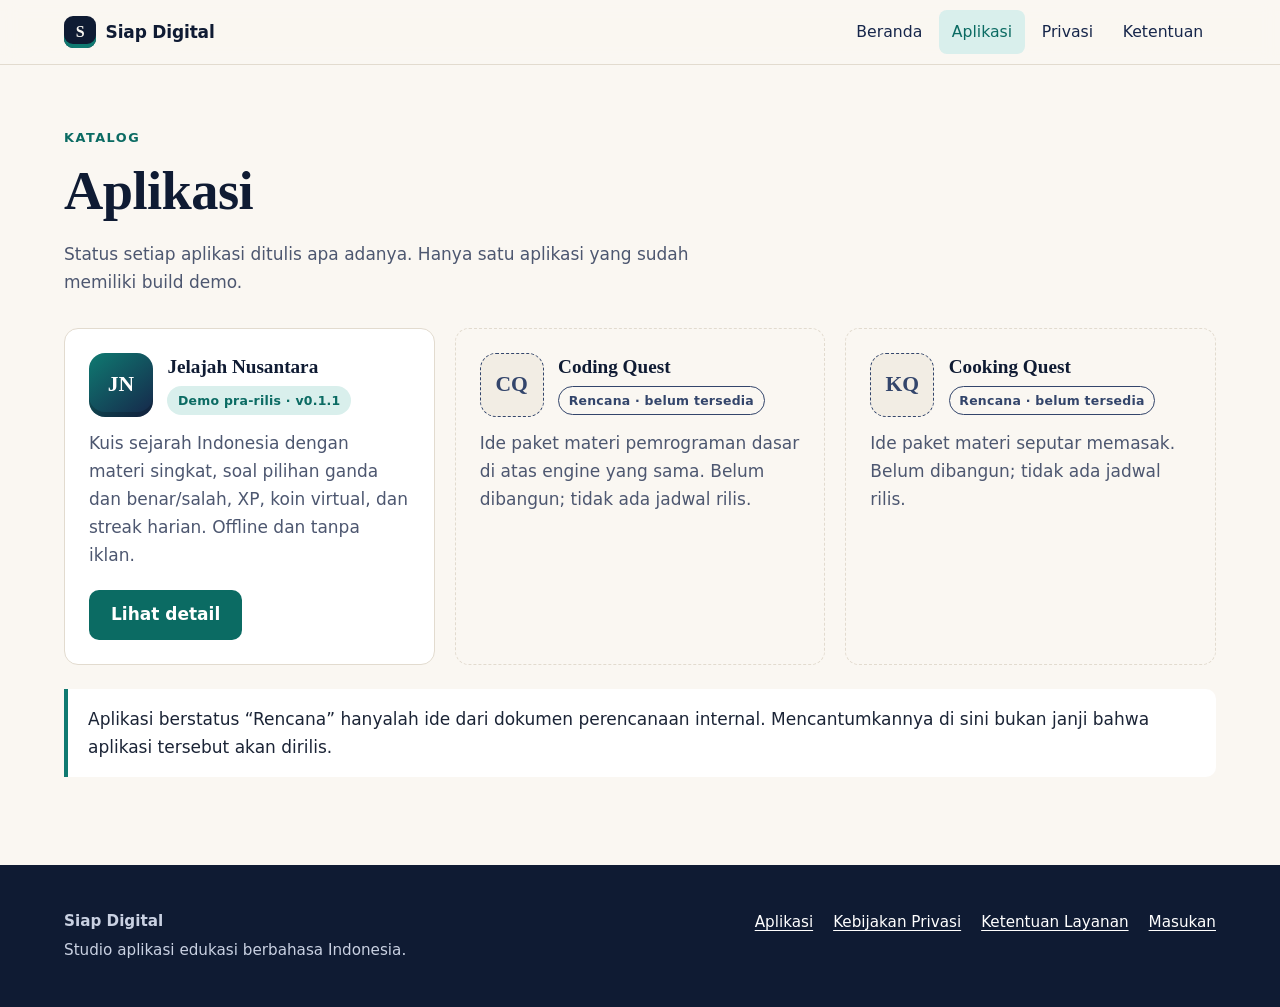
==== apps/index.html @ 6e4abc98 "Add Siap Digital landing page app catalogue and legal drafts" ====
<!doctype html>
<html lang="id">
<head>
  <meta charset="utf-8">
  <meta name="viewport" content="width=device-width, initial-scale=1">
  <title>Aplikasi — Siap Digital</title>
  <meta name="description" content="Katalog aplikasi Siap Digital: Jelajah Nusantara (demo pra-rilis) dan ide yang masih dalam rencana.">
  <meta name="theme-color" content="#0f1b33">
  <link rel="icon" href="../assets/img/favicon.svg" type="image/svg+xml">
  <link rel="stylesheet" href="../assets/css/style.css">
  <script src="../assets/js/main.js" defer></script>
</head>
<body>
  <a class="skip-link" href="#konten">Lewati ke konten</a>

  <header class="site-header">
    <nav class="container nav" aria-label="Navigasi utama">
      <a class="brand" href="../"><span class="brand-mark" aria-hidden="true">S</span>Siap Digital</a>
      <button class="nav-toggle" type="button" aria-expanded="false" aria-controls="nav-links">Menu</button>
      <ul class="nav-links" id="nav-links">
        <li><a href="../">Beranda</a></li>
        <li><a href="./" aria-current="page">Aplikasi</a></li>
        <li><a href="../privacy/">Privasi</a></li>
        <li><a href="../terms/">Ketentuan</a></li>
      </ul>
    </nav>
  </header>

  <main id="konten" class="doc">
    <div class="container">
      <div class="section-head">
        <span class="eyebrow">Katalog</span>
        <h1>Aplikasi</h1>
        <p>Status setiap aplikasi ditulis apa adanya. Hanya satu aplikasi yang sudah memiliki build demo.</p>
      </div>

      <div class="catalogue">
        <article class="card">
          <div class="card-top">
            <span class="app-mark" aria-hidden="true">JN</span>
            <div>
              <h2>Jelajah Nusantara</h2>
              <span class="badge badge-demo">Demo pra-rilis · v0.1.1</span>
            </div>
          </div>
          <p>Kuis sejarah Indonesia dengan materi singkat, soal pilihan ganda dan benar/salah, XP, koin virtual, dan streak harian. Offline dan tanpa iklan.</p>
          <div class="btn-row">
            <a class="btn btn-primary" href="jelajah-nusantara/">Lihat detail</a>
          </div>
        </article>

        <article class="card is-planned">
          <div class="card-top">
            <span class="app-mark muted" aria-hidden="true">CQ</span>
            <div>
              <h2>Coding Quest</h2>
              <span class="badge badge-plan">Rencana · belum tersedia</span>
            </div>
          </div>
          <p>Ide paket materi pemrograman dasar di atas engine yang sama. Belum dibangun; tidak ada jadwal rilis.</p>
        </article>

        <article class="card is-planned">
          <div class="card-top">
            <span class="app-mark muted" aria-hidden="true">KQ</span>
            <div>
              <h2>Cooking Quest</h2>
              <span class="badge badge-plan">Rencana · belum tersedia</span>
            </div>
          </div>
          <p>Ide paket materi seputar memasak. Belum dibangun; tidak ada jadwal rilis.</p>
        </article>
      </div>

      <div class="callout">
        <p>Aplikasi berstatus “Rencana” hanyalah ide dari dokumen perencanaan internal. Mencantumkannya di sini bukan janji bahwa aplikasi tersebut akan dirilis.</p>
      </div>
    </div>
  </main>

  <footer class="site-footer">
    <div class="container footer-grid">
      <div>
        <p><strong>Siap Digital</strong></p>
        <p>Studio aplikasi edukasi berbahasa Indonesia.</p>
      </div>
      <ul class="footer-links">
        <li><a href="./">Aplikasi</a></li>
        <li><a href="../privacy/">Kebijakan Privasi</a></li>
        <li><a href="../terms/">Ketentuan Layanan</a></li>
        <li><a href="https://github.com/sodikinnaa/siapdigital.id/issues">Masukan</a></li>
      </ul>
    </div>
  </footer>
</body>
</html>
---- assets/css/style.css ----
/* Siap Digital — stylesheet tanpa dependensi */
:root {
  --navy-900: #0f1b33;
  --navy-800: #16264a;
  --navy-600: #33456b;
  --ink: #1b2436;
  --muted: #4d5770;
  --paper: #faf7f2;
  --paper-2: #f2ede4;
  --line: #e2dbcf;
  --teal-700: #0b6b63;
  --teal-600: #0f7a71;
  --teal-100: #d9efec;
  --amber-100: #fbefd5;
  --amber-800: #7a4b00;
  --radius: 14px;
  --max: 72rem;
  --font: system-ui, -apple-system, "Segoe UI", Roboto, "Noto Sans", Ubuntu, sans-serif;
  --serif: Georgia, "Iowan Old Style", "Times New Roman", serif;
}

*, *::before, *::after { box-sizing: border-box; }
html { -webkit-text-size-adjust: 100%; scroll-behavior: smooth; scroll-padding-top: 5rem; }
@media (prefers-reduced-motion: reduce) { html { scroll-behavior: auto; } * { transition: none !important; } }

body {
  margin: 0;
  font-family: var(--font);
  font-size: 1.0625rem;
  line-height: 1.65;
  color: var(--ink);
  background: var(--paper);
  overflow-wrap: break-word;
}

img { max-width: 100%; height: auto; display: block; }
a { color: var(--teal-700); text-underline-offset: 3px; }
a:hover { color: var(--navy-800); }
:focus-visible { outline: 3px solid var(--teal-600); outline-offset: 3px; border-radius: 4px; }
/* Permukaan navy: cincin fokus terang (teal-100 di atas navy-900 ≈ 14:1) */
.site-footer :focus-visible,
.hero-panel :focus-visible { outline-color: var(--teal-100); }

.sr-only {
  position: absolute !important; width: 1px; height: 1px; padding: 0; margin: -1px;
  overflow: hidden; clip: rect(0, 0, 0, 0); clip-path: inset(50%); white-space: nowrap; border: 0;
}

h1, h2, h3 { font-family: var(--serif); color: var(--navy-900); line-height: 1.2; font-weight: 700; }
h1 { font-size: clamp(2.1rem, 5vw, 3.4rem); letter-spacing: -0.01em; margin: 0 0 1rem; }
h2 { font-size: clamp(1.5rem, 3vw, 2rem); margin: 0 0 .75rem; }
h3 { font-size: 1.2rem; margin: 0 0 .5rem; }

.container { width: min(100% - 2.5rem, var(--max)); margin-inline: auto; }
.narrow { width: min(100% - 2.5rem, 46rem); margin-inline: auto; }

.skip-link {
  position: absolute; left: 1rem; top: -4rem; z-index: 100;
  background: var(--navy-900); color: #fff; padding: .6rem 1rem; border-radius: 8px;
}
.skip-link:focus { top: 1rem; color: #fff; }

/* Header & navigasi */
.site-header {
  position: sticky; top: 0; z-index: 50;
  background: rgba(250, 247, 242, .94);
  backdrop-filter: saturate(150%) blur(8px);
  border-bottom: 1px solid var(--line);
}
.nav {
  display: flex; flex-wrap: wrap; align-items: center; justify-content: space-between;
  gap: .25rem 1rem; min-height: 4rem; padding-block: .25rem;
}
.brand { display: inline-flex; align-items: center; gap: .6rem; font-weight: 700; color: var(--navy-900); text-decoration: none; letter-spacing: -.01em; }
.brand-mark {
  width: 2rem; height: 2rem; border-radius: 9px; display: grid; place-items: center;
  background: var(--navy-900); color: var(--paper); font-family: var(--serif); font-size: 1rem;
  box-shadow: inset 0 -4px 0 var(--teal-600);
}
.nav-toggle {
  display: none; background: none; border: 1px solid var(--navy-600); border-radius: 8px;
  min-height: 44px; min-width: 44px; padding: .45rem .9rem; font: inherit; font-weight: 600;
  color: var(--navy-900); cursor: pointer;
}
.nav-toggle[aria-expanded="true"] { background: var(--paper-2); }
.nav-links { display: flex; flex-wrap: wrap; gap: .25rem; list-style: none; margin: 0; padding: 0; }
.nav-links a {
  display: flex; align-items: center; min-height: 44px; padding: .5rem .8rem; border-radius: 8px;
  color: var(--navy-800); text-decoration: none; font-weight: 500; font-size: .98rem; line-height: 1.3;
}
.nav-links a:hover { background: var(--paper-2); }
.nav-links a[aria-current="page"] { background: var(--teal-100); color: var(--teal-700); }

/* Dropdown di-anchor ke .site-header (position: sticky = elemen terposisi),
   sehingga lebarnya penuh selebar viewport dan muncul tepat di bawah header. */
@media (max-width: 760px) {
  .js .nav-toggle { display: inline-flex; align-items: center; }
  .js .nav-links {
    display: none; position: absolute; left: 0; right: 0; top: 100%;
    flex-direction: column; flex-wrap: nowrap; gap: .15rem;
    padding: .5rem 1.25rem 1rem; background: var(--paper);
    border-bottom: 1px solid var(--line);
    box-shadow: 0 14px 24px -18px rgba(15, 27, 51, .45);
  }
  .js .nav-links.open { display: flex; }
}

/* Tombol */
.btn {
  display: inline-flex; align-items: center; justify-content: center; gap: .5rem;
  padding: .8rem 1.25rem; border-radius: 10px; font-weight: 600; text-decoration: none;
  border: 2px solid transparent; line-height: 1.2; min-height: 44px; text-align: center;
}
.btn-primary { background: var(--teal-700); color: #fff; }
.btn-primary:hover { background: var(--navy-800); color: #fff; }
.btn-secondary { background: transparent; color: var(--navy-800); border-color: var(--navy-600); }
.btn-secondary:hover { background: var(--navy-900); color: #fff; border-color: var(--navy-900); }
.btn-row { display: flex; flex-wrap: wrap; gap: .75rem; margin-top: 1.5rem; }

/* Hero */
.hero { padding: clamp(3rem, 8vw, 6rem) 0 clamp(2.5rem, 6vw, 4.5rem); }
.hero-grid { display: grid; grid-template-columns: 1.3fr 1fr; gap: clamp(2rem, 5vw, 4rem); align-items: center; }
.eyebrow {
  display: block; font-size: .8rem; font-weight: 700; letter-spacing: .12em; text-transform: uppercase;
  line-height: 1.4; color: var(--teal-700); margin: 0 0 .75rem;
}
.lead { font-size: 1.2rem; color: var(--muted); max-width: 36rem; }
.hero-panel {
  background: var(--navy-900); color: #e9edf5; border-radius: 20px; padding: 1.75rem;
  position: relative; overflow: hidden;
}
.hero-panel::after {
  content: ""; position: absolute; right: -3rem; bottom: -3rem; width: 11rem; height: 11rem;
  border-radius: 50%; border: 22px solid rgba(15, 122, 113, .45);
}
.hero-panel h2 { color: #fff; font-size: 1.25rem; }
.hero-panel ol { margin: 0; padding-left: 1.2rem; position: relative; z-index: 1; }
.hero-panel li { margin: .55rem 0; }
.hero-panel li strong { color: #fff; }
@media (max-width: 860px) { .hero-grid { grid-template-columns: 1fr; } }

/* Section */
.section { padding: clamp(3rem, 7vw, 5rem) 0; border-top: 1px solid var(--line); }
.section-alt { background: var(--paper-2); }
.section-head { max-width: 40rem; margin-bottom: 2rem; }
.section-head p { color: var(--muted); margin: 0; }

/* Katalog */
/* auto-fit: 3 kartu mengisi lebar penuh di desktop (auto-fill menyisakan kolom kosong ke-4 di ~1280px) */
.catalogue { display: grid; gap: 1.25rem; grid-template-columns: repeat(auto-fit, minmax(min(17rem, 100%), 1fr)); }
.card {
  background: #fff; border: 1px solid var(--line); border-radius: var(--radius); padding: 1.5rem;
  display: flex; flex-direction: column; gap: .75rem;
}
.card.is-planned { background: transparent; border-style: dashed; }
/* wrap: di kartu sempit (~360px) badge nowrap tidak muat di samping ikon, jadi turun ke bawah */
.card-top { display: flex; flex-wrap: wrap; align-items: center; gap: .9rem; }
/* .doc .card h2 mengalahkan .doc h2 (apps/index.html memakai main.doc) */
.card h2, .card h3, .doc .card h2 { font-size: 1.2rem; margin: 0 0 .4rem; }
.card p { margin: 0; color: var(--muted); }
.card .btn-row { margin-top: auto; padding-top: .5rem; }

.app-mark {
  flex: none; width: 4rem; height: 4rem; border-radius: 16px; display: grid; place-items: center;
  font-family: var(--serif); font-weight: 700; font-size: 1.35rem; color: #fff;
  background: linear-gradient(140deg, var(--teal-600), var(--navy-800));
  box-shadow: inset 0 -5px 0 rgba(0, 0, 0, .18);
}
.app-mark.lg { width: 7rem; height: 7rem; border-radius: 26px; font-size: 2.3rem; }
.app-mark.muted { background: var(--paper-2); color: var(--navy-600); border: 1px dashed var(--navy-600); box-shadow: none; }

.badge {
  display: inline-block; font-size: .78rem; font-weight: 700; letter-spacing: .02em;
  padding: .2rem .6rem; border-radius: 999px; border: 1px solid currentColor; white-space: nowrap;
}
.badge-demo { color: var(--teal-700); background: var(--teal-100); border-color: transparent; }
.badge-plan { color: var(--navy-600); }
.badge-warn { color: var(--amber-800); background: var(--amber-100); border-color: transparent; }

/* Prinsip */
.principles { display: grid; gap: 1.5rem; grid-template-columns: repeat(auto-fit, minmax(14rem, 1fr)); list-style: none; padding: 0; margin: 0; }
.principles li { border-top: 3px solid var(--teal-600); padding-top: 1rem; }
.principles p { margin: 0; color: var(--muted); }

/* Callout & placeholder */
.callout {
  border-left: 4px solid var(--teal-600); background: #fff; padding: 1rem 1.25rem;
  border-radius: 0 10px 10px 0; margin: 1.5rem 0;
}
.callout.warn { border-left-color: #b26b00; background: var(--amber-100); }
.callout p:last-child { margin-bottom: 0; }
.callout p:first-child { margin-top: 0; }
.placeholder {
  background: var(--amber-100); color: var(--amber-800); font-weight: 700;
  padding: .05rem .4rem; border-radius: 4px; border: 1px dashed #b26b00;
}

/* Dokumen hukum / prosa */
.doc { padding: clamp(2.5rem, 6vw, 4rem) 0 4rem; }
.doc h2 { margin-top: 2.5rem; font-size: 1.45rem; }
.doc h3 { margin-top: 1.5rem; }
.doc ul, .doc ol { padding-left: 1.3rem; }
.doc li { margin: .35rem 0; }
.doc p, .doc li, .doc dd, .toc a { overflow-wrap: anywhere; }
.meta { color: var(--muted); font-size: .95rem; }
.toc { background: #fff; border: 1px solid var(--line); border-radius: var(--radius); padding: 1rem 1.25rem; margin: 1.5rem 0; }
.toc ol { margin: .25rem 0 0; }

table { width: 100%; border-collapse: collapse; margin: 1rem 0; font-size: .97rem; background: #fff; }
th, td { text-align: left; padding: .65rem .75rem; border: 1px solid var(--line); vertical-align: top; }
th { background: var(--paper-2); color: var(--navy-900); }
caption { text-align: left; }
.table-wrap { overflow-x: auto; margin: 1rem 0; }
.table-wrap table { margin: 0; min-width: 18rem; }

/* Halaman aplikasi */
.app-hero { display: flex; gap: 1.5rem; align-items: center; flex-wrap: wrap; margin-bottom: 1rem; }
.facts { display: grid; grid-template-columns: max-content 1fr; gap: .4rem 1.25rem; margin: 1.5rem 0; }
.facts dt { font-weight: 700; color: var(--navy-900); }
.facts dd { margin: 0; color: var(--muted); min-width: 0; }
@media (max-width: 520px) { .facts { grid-template-columns: 1fr; } .facts dd { margin-bottom: .5rem; } }

/* Footer */
.site-footer { background: var(--navy-900); color: #c9d1e2; padding: 2.5rem 0; font-size: .95rem; }
.site-footer a { color: #fff; }
.footer-grid { display: flex; flex-wrap: wrap; gap: 1.5rem 3rem; justify-content: space-between; }
.footer-links { list-style: none; margin: 0; padding: 0; display: flex; flex-wrap: wrap; gap: .5rem 1.25rem; }
.site-footer p { margin: .25rem 0; }
.footer-links a { display: inline-block; padding-block: .35rem; }

/* Cetak: dokumen hukum & halaman lain dicetak bersih, teks hitam di atas putih */
@media print {
  @page { margin: 2cm; }
  html { scroll-padding-top: 0; }
  body { background: #fff; color: #000; font-size: 11pt; line-height: 1.5; }
  .skip-link, .site-header, .nav-toggle, .site-footer, .toc, .btn-row { display: none !important; }
  .doc { padding: 0; }
  .narrow, .container { width: auto; }
  h1, h2, h3, .eyebrow, .meta, .lead, .card p, .facts dt, .facts dd, th, a { color: #000 !important; }
  h1 { font-size: 22pt; }
  .doc h2 { font-size: 15pt; margin-top: 1.5rem; }
  h2, h3 { break-after: avoid; page-break-after: avoid; }
  p, li { orphans: 3; widows: 3; }
  tr, .callout, .card { break-inside: avoid; page-break-inside: avoid; }
  .callout, .callout.warn { background: none; border: 1px solid #000; border-left-width: 4px; border-radius: 0; }
  .placeholder, .badge { background: none !important; color: #000 !important; border: 1px solid #000; }
  table, th { background: none; }
  th, td { border-color: #000; }
  .table-wrap { overflow: visible; }
  a { text-decoration: underline; }
  .doc a[href^="http"]::after { content: " (" attr(href) ")"; font-size: .9em; overflow-wrap: anywhere; }
}
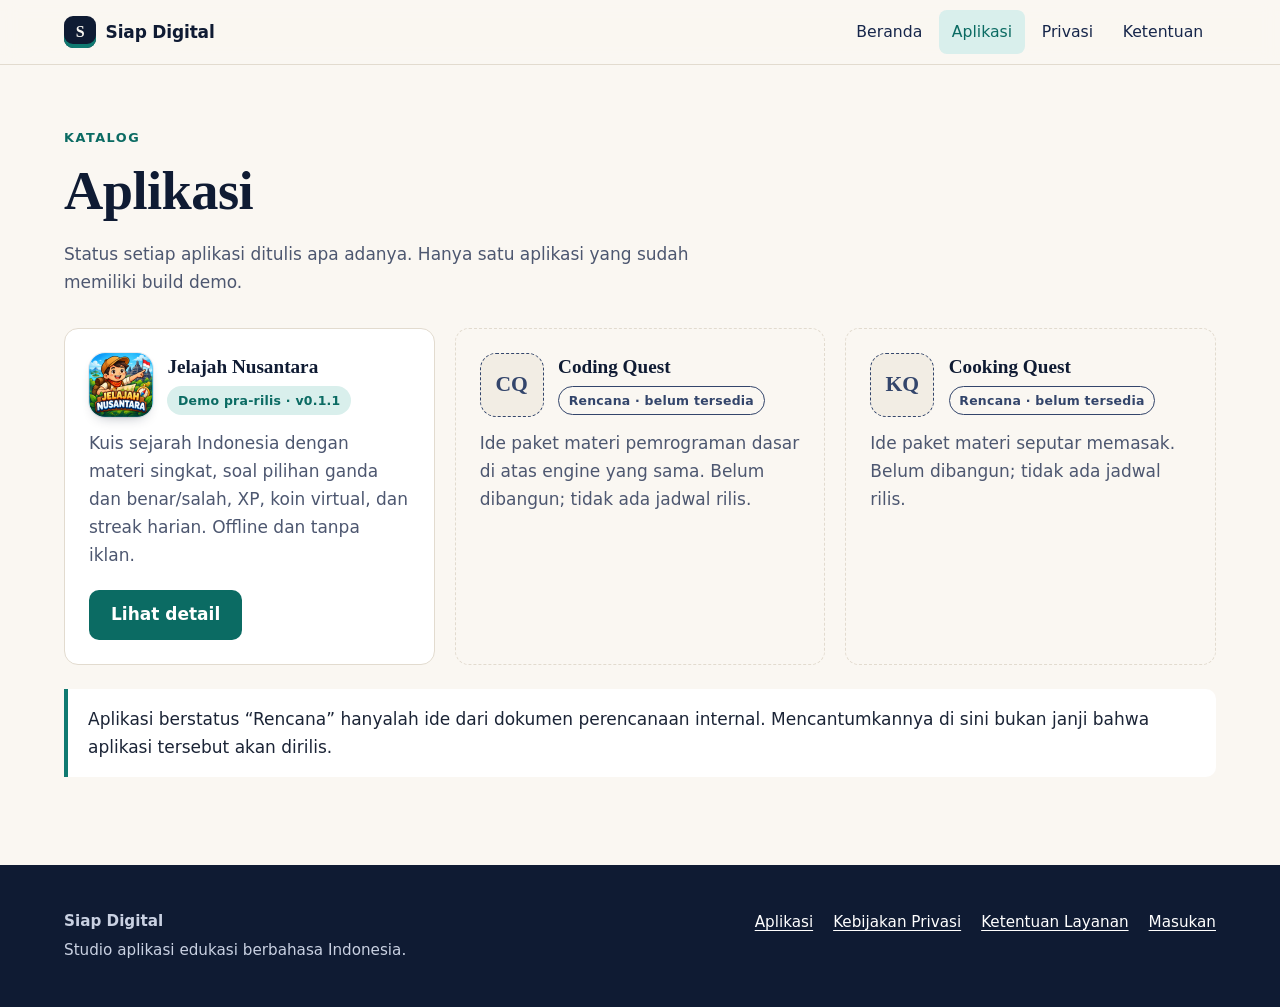
==== commit d2211940: "Use released Jelajah Nusantara app icon and feature graphic Replace the "JN" monogram on the homepag" ====
--- a/apps/index.html
+++ b/apps/index.html
@@ -37,7 +37,7 @@
       <div class="catalogue">
         <article class="card">
           <div class="card-top">
-            <span class="app-mark" aria-hidden="true">JN</span>
+            <img class="app-icon" src="../assets/img/jelajah-nusantara-icon-512.png" width="64" height="64" alt="Ikon aplikasi Jelajah Nusantara" decoding="async">
             <div>
               <h2>Jelajah Nusantara</h2>
               <span class="badge badge-demo">Demo pra-rilis · v0.1.1</span>
--- a/assets/css/style.css
+++ b/assets/css/style.css
@@ -168,6 +168,12 @@
 }
 .app-mark.lg { width: 7rem; height: 7rem; border-radius: 26px; font-size: 2.3rem; }
 .app-mark.muted { background: var(--paper-2); color: var(--navy-600); border: 1px dashed var(--navy-600); box-shadow: none; }
+/* Ikon aplikasi asli (identitas aplikasi, bukan logo Siap Digital) */
+.app-icon {
+  flex: none; width: 4rem; height: 4rem; border-radius: 16px; object-fit: cover;
+  box-shadow: 0 0 0 1px rgba(15, 27, 51, .08), 0 6px 14px -8px rgba(15, 27, 51, .45);
+}
+.app-icon.lg { width: 7rem; height: 7rem; border-radius: 26px; }
 
 .badge {
   display: inline-block; font-size: .78rem; font-weight: 700; letter-spacing: .02em;
@@ -215,6 +221,12 @@
 
 /* Halaman aplikasi */
 .app-hero { display: flex; gap: 1.5rem; align-items: center; flex-wrap: wrap; margin-bottom: 1rem; }
+.feature-graphic { margin: 1.75rem 0; }
+.feature-graphic img {
+  width: 100%; aspect-ratio: 1024 / 500; object-fit: cover;
+  border-radius: var(--radius); border: 1px solid var(--line); background: var(--paper-2);
+}
+.feature-graphic figcaption { margin-top: .5rem; color: var(--muted); font-size: .9rem; }
 .facts { display: grid; grid-template-columns: max-content 1fr; gap: .4rem 1.25rem; margin: 1.5rem 0; }
 .facts dt { font-weight: 700; color: var(--navy-900); }
 .facts dd { margin: 0; color: var(--muted); min-width: 0; }
@@ -241,7 +253,7 @@
   .doc h2 { font-size: 15pt; margin-top: 1.5rem; }
   h2, h3 { break-after: avoid; page-break-after: avoid; }
   p, li { orphans: 3; widows: 3; }
-  tr, .callout, .card { break-inside: avoid; page-break-inside: avoid; }
+  tr, .callout, .card, .feature-graphic { break-inside: avoid; page-break-inside: avoid; }
   .callout, .callout.warn { background: none; border: 1px solid #000; border-left-width: 4px; border-radius: 0; }
   .placeholder, .badge { background: none !important; color: #000 !important; border: 1px solid #000; }
   table, th { background: none; }
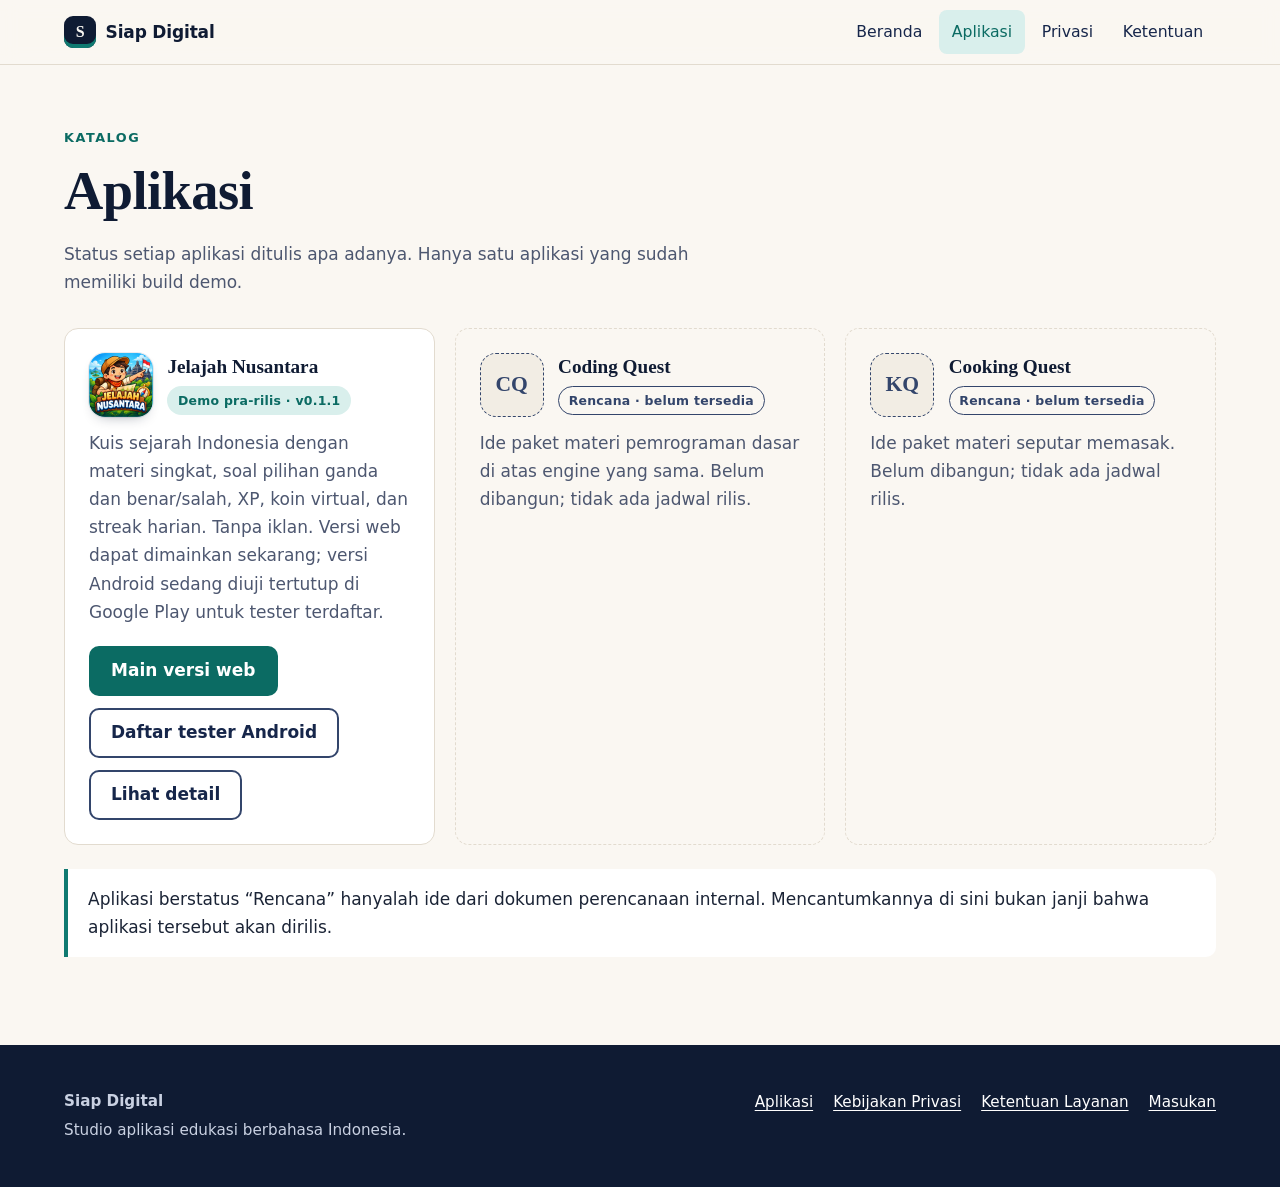
==== commit 0f0dbfcb: "Add web play + Play testing CTAs and WhatsApp tester signup form - Primary CTA is now "Main versi we" ====
--- a/apps/index.html
+++ b/apps/index.html
@@ -4,7 +4,7 @@
   <meta charset="utf-8">
   <meta name="viewport" content="width=device-width, initial-scale=1">
   <title>Aplikasi — Siap Digital</title>
-  <meta name="description" content="Katalog aplikasi Siap Digital: Jelajah Nusantara (demo pra-rilis) dan ide yang masih dalam rencana.">
+  <meta name="description" content="Katalog aplikasi Siap Digital: Jelajah Nusantara (versi web dapat dimainkan, Android dalam pengujian tertutup) dan ide yang masih dalam rencana.">
   <meta name="theme-color" content="#0f1b33">
   <link rel="icon" href="../assets/img/favicon.svg" type="image/svg+xml">
   <link rel="stylesheet" href="../assets/css/style.css">
@@ -43,9 +43,11 @@
               <span class="badge badge-demo">Demo pra-rilis · v0.1.1</span>
             </div>
           </div>
-          <p>Kuis sejarah Indonesia dengan materi singkat, soal pilihan ganda dan benar/salah, XP, koin virtual, dan streak harian. Offline dan tanpa iklan.</p>
+          <p>Kuis sejarah Indonesia dengan materi singkat, soal pilihan ganda dan benar/salah, XP, koin virtual, dan streak harian. Tanpa iklan. Versi web dapat dimainkan sekarang; versi Android sedang diuji tertutup di Google Play untuk tester terdaftar.</p>
           <div class="btn-row">
-            <a class="btn btn-primary" href="jelajah-nusantara/">Lihat detail</a>
+            <a class="btn btn-primary" href="https://eduquest.siapdigital.id/">Main versi web</a>
+            <a class="btn btn-secondary" href="jelajah-nusantara/#daftar-tester">Daftar tester Android</a>
+            <a class="btn btn-secondary" href="jelajah-nusantara/">Lihat detail</a>
           </div>
         </article>
 
--- a/assets/css/style.css
+++ b/assets/css/style.css
@@ -232,6 +232,29 @@
 .facts dd { margin: 0; color: var(--muted); min-width: 0; }
 @media (max-width: 520px) { .facts { grid-template-columns: 1fr; } .facts dd { margin-bottom: .5rem; } }
 
+/* Formulir tester: atribut hidden harus menang atas display milik komponen */
+[hidden] { display: none !important; }
+.tester { margin-top: 2.5rem; padding-top: .5rem; border-top: 1px solid var(--line); }
+.steps li { margin: .5rem 0; }
+.tester-form {
+  display: grid; gap: 1.25rem; margin: 1.5rem 0; padding: 1.5rem;
+  background: #fff; border: 1px solid var(--line); border-radius: var(--radius);
+}
+.field { display: grid; gap: .35rem; }
+.field label { font-weight: 700; color: var(--navy-900); }
+.field .req, .field .opt { font-weight: 500; color: var(--muted); }
+.field input, .field textarea {
+  width: 100%; min-height: 44px; padding: .65rem .8rem; font: inherit; color: var(--ink);
+  background: #fff; border: 1px solid var(--navy-600); border-radius: 10px;
+}
+.field textarea { resize: vertical; min-height: 7rem; }
+.field input[aria-invalid="true"] { border: 2px solid #a12a1f; }
+.field-help, .form-note { margin: 0; color: var(--muted); font-size: .93rem; }
+.field-error { margin: 0; color: #a12a1f; font-weight: 600; font-size: .93rem; }
+.tester-form .btn { justify-self: start; cursor: pointer; font: inherit; font-weight: 600; }
+.form-status p { margin: 0; }
+@media (max-width: 520px) { .tester-form { padding: 1.1rem; } .tester-form .btn { justify-self: stretch; } }
+
 /* Footer */
 .site-footer { background: var(--navy-900); color: #c9d1e2; padding: 2.5rem 0; font-size: .95rem; }
 .site-footer a { color: #fff; }
@@ -245,7 +268,7 @@
   @page { margin: 2cm; }
   html { scroll-padding-top: 0; }
   body { background: #fff; color: #000; font-size: 11pt; line-height: 1.5; }
-  .skip-link, .site-header, .nav-toggle, .site-footer, .toc, .btn-row { display: none !important; }
+  .skip-link, .site-header, .nav-toggle, .site-footer, .toc, .btn-row, .tester-form { display: none !important; }
   .doc { padding: 0; }
   .narrow, .container { width: auto; }
   h1, h2, h3, .eyebrow, .meta, .lead, .card p, .facts dt, .facts dd, th, a { color: #000 !important; }
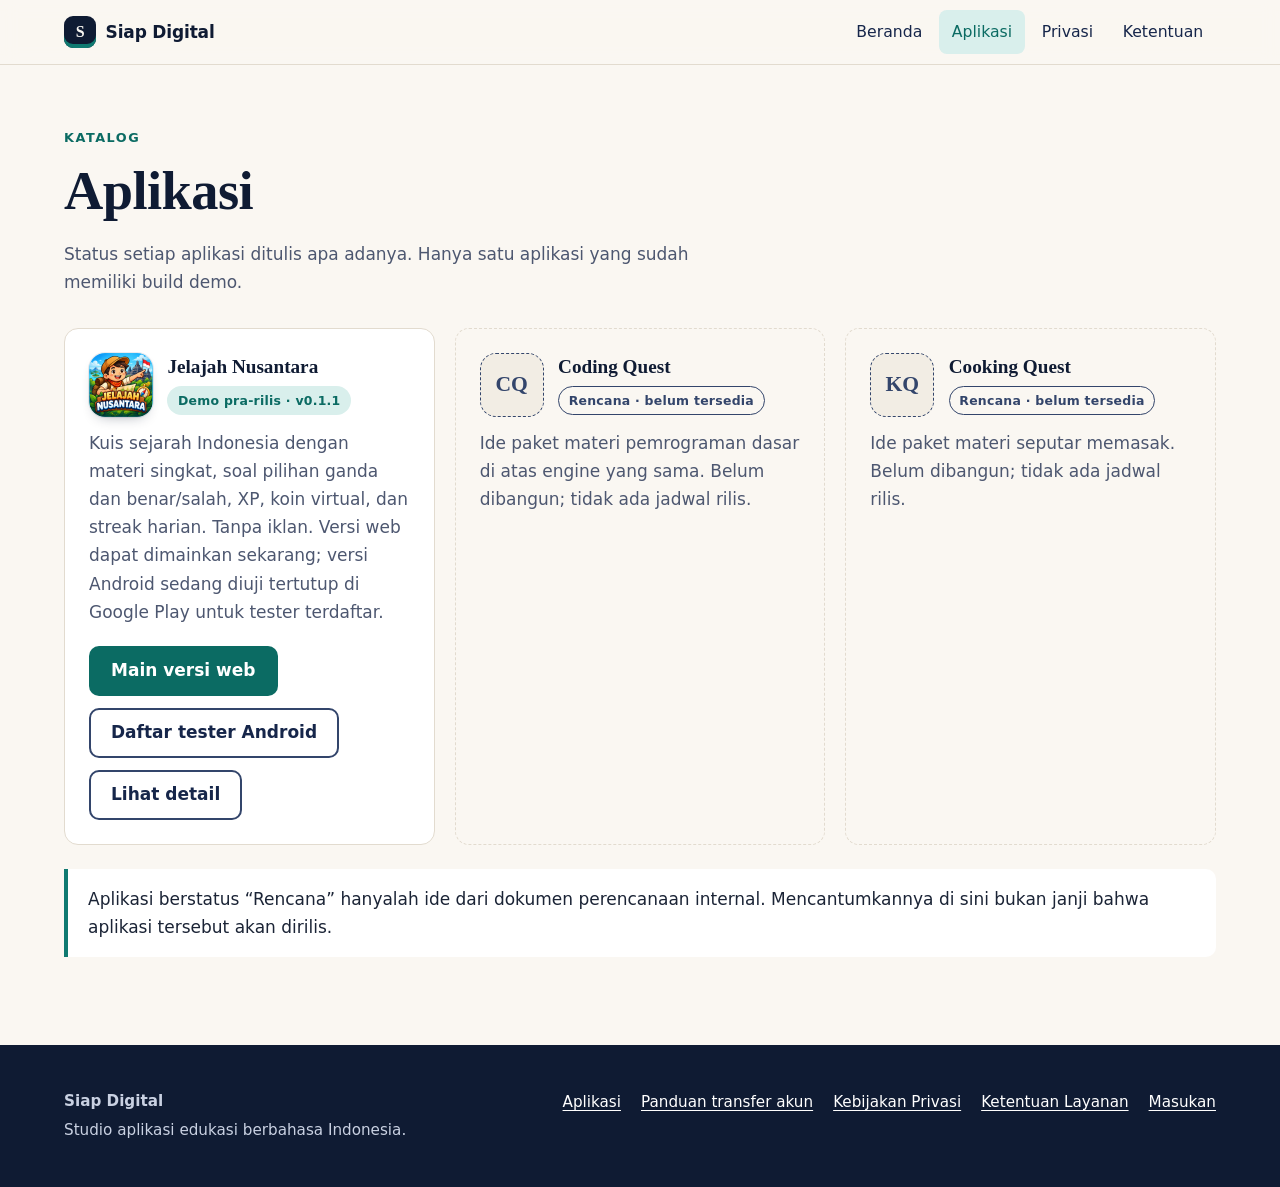
==== commit 91a72adf: "Add illustrated guide for moving campus Google data to personal Gmail New standalone page panduan/tr" ====
--- a/apps/index.html
+++ b/apps/index.html
@@ -88,6 +88,7 @@
       </div>
       <ul class="footer-links">
         <li><a href="./">Aplikasi</a></li>
+        <li><a href="../panduan/transfer-konten-google/">Panduan transfer akun</a></li>
         <li><a href="../privacy/">Kebijakan Privasi</a></li>
         <li><a href="../terms/">Ketentuan Layanan</a></li>
         <li><a href="https://github.com/sodikinnaa/siapdigital.id/issues">Masukan</a></li>
--- a/assets/css/style.css
+++ b/assets/css/style.css
@@ -255,6 +255,33 @@
 .form-status p { margin: 0; }
 @media (max-width: 520px) { .tester-form { padding: 1.1rem; } .tester-form .btn { justify-self: stretch; } }
 
+/* Panduan bergambar */
+.guide-steps { list-style: none; margin: 0; padding: 0; display: grid; gap: clamp(2.5rem, 6vw, 4rem); }
+.guide-step {
+  display: grid; grid-template-columns: minmax(0, 1fr) minmax(0, 1.6fr);
+  gap: clamp(1.25rem, 4vw, 2.5rem); align-items: start;
+}
+.guide-text { min-width: 0; }
+.guide-text p { margin: 0 0 .75rem; }
+.step-no {
+  display: inline-grid; place-items: center; width: 2.4rem; height: 2.4rem; margin-bottom: .75rem;
+  border-radius: 50%; background: var(--teal-700); color: #fff; font-weight: 700;
+}
+.step-note { color: var(--muted); font-size: .95rem; }
+.guide-shot { margin: 0; min-width: 0; }
+.guide-shot a { display: block; border-radius: var(--radius); }
+.guide-shot img {
+  width: 100%; border-radius: var(--radius); border: 1px solid var(--line); background: #fff;
+  box-shadow: 0 14px 28px -20px rgba(15, 27, 51, .55);
+}
+.guide-shot figcaption { margin-top: .5rem; color: var(--muted); font-size: .9rem; }
+code {
+  font-family: ui-monospace, SFMono-Regular, Menlo, Consolas, monospace; font-size: .9em;
+  background: var(--paper-2); border: 1px solid var(--line); border-radius: 6px; padding: .05rem .35rem;
+  overflow-wrap: anywhere;
+}
+@media (max-width: 860px) { .guide-step { grid-template-columns: 1fr; } }
+
 /* Footer */
 .site-footer { background: var(--navy-900); color: #c9d1e2; padding: 2.5rem 0; font-size: .95rem; }
 .site-footer a { color: #fff; }
@@ -276,7 +303,7 @@
   .doc h2 { font-size: 15pt; margin-top: 1.5rem; }
   h2, h3 { break-after: avoid; page-break-after: avoid; }
   p, li { orphans: 3; widows: 3; }
-  tr, .callout, .card, .feature-graphic { break-inside: avoid; page-break-inside: avoid; }
+  tr, .callout, .card, .feature-graphic, .guide-step { break-inside: avoid; page-break-inside: avoid; }
   .callout, .callout.warn { background: none; border: 1px solid #000; border-left-width: 4px; border-radius: 0; }
   .placeholder, .badge { background: none !important; color: #000 !important; border: 1px solid #000; }
   table, th { background: none; }
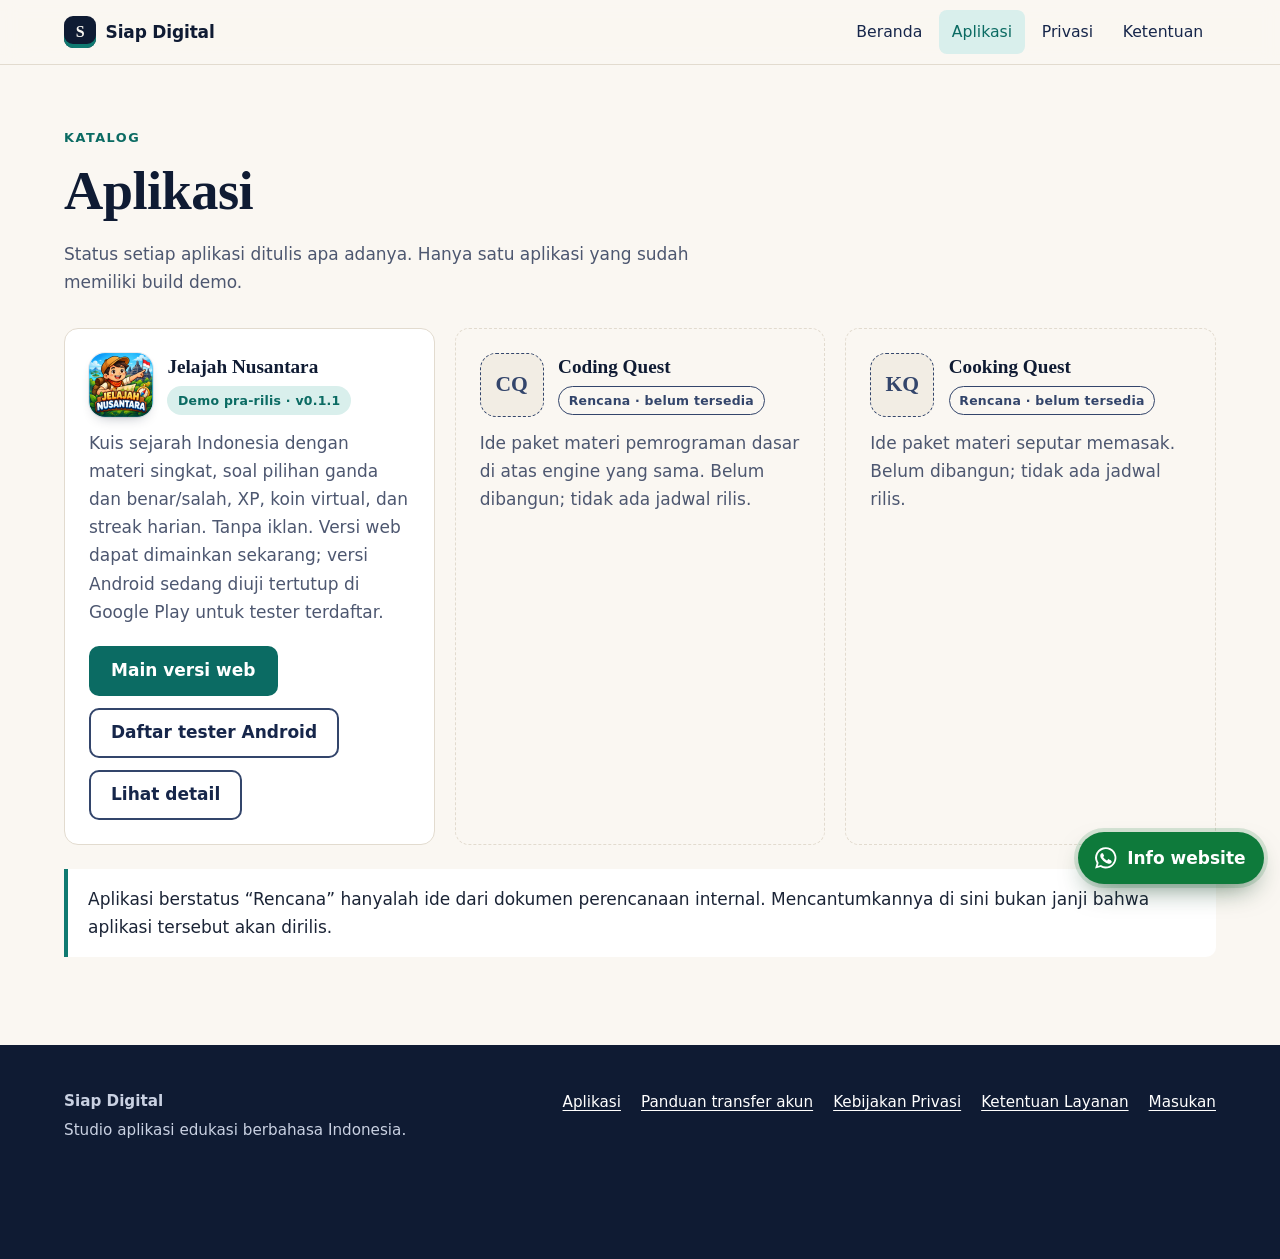
==== commit ac4edd00: "Add floating WhatsApp button to every page A fixed green button links to WhatsApp +62 895-3535-57327" ====
--- a/apps/index.html
+++ b/apps/index.html
@@ -80,6 +80,8 @@
     </div>
   </main>
 
+  <a class="wa-float" href="https://wa.me/62895353557327?text=Halo%20Admin%20Siap%20Digital%2C%20saya%20ingin%20informasi%20lebih%20lanjut%20terkait%20website%20siapdigital.id." target="_blank" rel="noopener" aria-label="Chat WhatsApp Siap Digital untuk info website"><svg class="wa-icon" viewBox="0 0 24 24" aria-hidden="true" focusable="false"><path fill="currentColor" d="M12 2a10 10 0 0 0-8.6 15.1L2 22l5-1.3A10 10 0 1 0 12 2Zm0 18.2a8.2 8.2 0 0 1-4.2-1.2l-.3-.2-3 .8.8-2.9-.2-.3A8.2 8.2 0 1 1 12 20.2Zm4.5-6.1c-.2-.1-1.5-.7-1.7-.8-.2-.1-.4-.1-.6.1l-.8 1c-.1.2-.3.2-.5.1a6.7 6.7 0 0 1-3.3-2.9c-.2-.4.2-.4.7-1.3.1-.2 0-.3 0-.4l-.8-1.8c-.2-.5-.4-.4-.6-.4h-.5a1 1 0 0 0-.7.3 3 3 0 0 0-.9 2.2 5.2 5.2 0 0 0 1.1 2.7 11.8 11.8 0 0 0 4.5 4c1.7.7 2.3.8 3.2.6.5-.1 1.5-.6 1.7-1.2.2-.6.2-1.1.1-1.2l-.5-.3Z"/></svg><span class="wa-float-text">Info website</span></a>
+
   <footer class="site-footer">
     <div class="container footer-grid">
       <div>
--- a/assets/css/style.css
+++ b/assets/css/style.css
@@ -282,6 +282,121 @@
 }
 @media (max-width: 860px) { .guide-step { grid-template-columns: 1fr; } }
 
+/* Sampul panduan */
+.guide-cover { margin-top: clamp(2rem, 5vw, 3rem); margin-bottom: 0; }
+.guide-cover img {
+  width: 100%; border-radius: 20px; border: 1px solid var(--line); background: var(--paper-2);
+  box-shadow: 0 24px 40px -28px rgba(15, 27, 51, .6);
+}
+
+/* Iklan */
+.btn-wa { background: #0e7a3b; color: #fff; }
+.btn-wa:hover { background: #0a5c2c; color: #fff; }
+.wa-icon { width: 1.25rem; height: 1.25rem; flex: none; }
+.promo-card {
+  display: grid; gap: .75rem; justify-items: start; max-width: 44rem; margin-inline: auto;
+  padding: clamp(1.25rem, 4vw, 2rem); background: #fff;
+  border: 1px solid var(--line); border-top: 4px solid #0e7a3b; border-radius: var(--radius);
+}
+.promo-card h2, .promo-card p { margin: 0; }
+@media (max-width: 520px) { .promo-card .btn { justify-self: stretch; } }
+
+/* Popup iklan: kartu di tengah (desktop), bottom sheet (ponsel) */
+.promo-dialog {
+  width: min(100% - 2rem, 25rem); max-width: none; max-height: calc(100dvh - 2rem);
+  padding: 0; border: 0; border-radius: 24px; overflow: hidden auto;
+  background: #fff; color: var(--ink);
+  box-shadow: 0 40px 80px -24px rgba(15, 27, 51, .6);
+}
+.promo-dialog[open] { display: block; animation: promo-pop .32s cubic-bezier(.2, .9, .3, 1.2); }
+.promo-dialog::backdrop { background: rgba(15, 27, 51, .55); backdrop-filter: blur(4px); }
+.promo-hero {
+  height: 7.5rem; display: grid; place-items: center;
+  background:
+    radial-gradient(circle at 18% 120%, rgba(255, 255, 255, .28) 0 30%, transparent 31%),
+    radial-gradient(circle at 92% -20%, rgba(255, 255, 255, .22) 0 28%, transparent 29%),
+    linear-gradient(125deg, #1a4fd8 0%, #6a3de8 48%, #0f7a71 100%);
+}
+.promo-spark { width: 3.6rem; height: 3.6rem; filter: drop-shadow(0 6px 12px rgba(15, 27, 51, .35)); }
+.promo-close-form { position: absolute; top: .65rem; right: .65rem; margin: 0; }
+.promo-close {
+  display: grid; place-items: center; width: 44px; height: 44px; padding: 0;
+  border: 0; border-radius: 50%; cursor: pointer;
+  background: rgba(255, 255, 255, .92); color: var(--navy-900);
+  box-shadow: 0 4px 12px -4px rgba(15, 27, 51, .4);
+}
+.promo-close svg { width: 1.1rem; height: 1.1rem; }
+.promo-close:hover { background: #fff; }
+.promo-body { display: grid; gap: .7rem; padding: 1.4rem 1.5rem 1.25rem; }
+.promo-body h2 { margin: 0; font-size: clamp(1.45rem, 5vw, 1.75rem); }
+.promo-body p { margin: 0; color: var(--muted); }
+.promo-tag {
+  justify-self: start; font-size: .72rem; font-weight: 700; letter-spacing: .06em; text-transform: uppercase;
+  color: var(--amber-800); background: var(--amber-100); padding: .15rem .55rem; border-radius: 999px;
+}
+.promo-points { list-style: none; margin: .1rem 0 .25rem; padding: 0; display: grid; gap: .4rem; }
+.promo-points li { position: relative; padding-left: 1.75rem; font-size: .97rem; }
+.promo-points li::before {
+  content: ""; position: absolute; left: 0; top: .2rem; width: 1.15rem; height: 1.15rem; border-radius: 50%;
+  background: #d9f2e3 url("data:image/svg+xml,%3Csvg xmlns='http://www.w3.org/2000/svg' viewBox='0 0 24 24'%3E%3Cpath d='M6 12.5l4 4 8-9' fill='none' stroke='%230e7a3b' stroke-width='3' stroke-linecap='round' stroke-linejoin='round'/%3E%3C/svg%3E") center / 70% no-repeat;
+}
+.promo-actions { display: grid; gap: .35rem; margin: 0; }
+.promo-actions .btn { width: 100%; font-size: 1.02rem; min-height: 50px; }
+.btn-later {
+  min-height: 44px; border: 0; background: none; font: inherit; font-weight: 600; font-size: .95rem;
+  color: var(--muted); cursor: pointer; border-radius: 10px;
+}
+.btn-later:hover { color: var(--navy-900); background: var(--paper-2); }
+@keyframes promo-pop { from { opacity: 0; transform: translateY(12px) scale(.96); } to { opacity: 1; transform: none; } }
+@keyframes promo-up { from { transform: translateY(100%); } to { transform: none; } }
+
+@media (max-width: 560px) {
+  .promo-dialog {
+    width: 100%; margin: auto 0 0; max-height: 92dvh; border-radius: 24px 24px 0 0;
+    padding-bottom: env(safe-area-inset-bottom, 0);
+  }
+  .promo-dialog[open] { animation: promo-up .34s cubic-bezier(.2, .8, .2, 1); }
+  .promo-hero { height: 6rem; }
+  .promo-hero::before {
+    content: ""; position: absolute; top: .5rem; left: 50%; width: 2.5rem; height: 4px;
+    margin-left: -1.25rem; border-radius: 4px; background: rgba(255, 255, 255, .6);
+  }
+  .promo-body { padding: 1.1rem 1.25rem 1rem; }
+}
+/* Layar pendek (ponsel miring): ringkas agar tombol WhatsApp tetap terlihat tanpa scroll */
+@media (max-height: 520px) {
+  .promo-hero { height: 3.25rem; }
+  .promo-hero::before { display: none; }
+  .promo-spark { width: 1.9rem; height: 1.9rem; }
+  .promo-close-form { top: .3rem; right: .4rem; }
+  .promo-close { width: 40px; height: 40px; }
+  .promo-body { gap: .45rem; padding: .8rem 1.25rem .6rem; }
+  .promo-body h2 { font-size: 1.3rem; }
+  .promo-points { display: none; }
+  .promo-actions .btn { min-height: 44px; }
+}
+@media (prefers-reduced-motion: reduce) { .promo-dialog[open] { animation: none; } }
+
+/* Tombol WhatsApp melayang (semua halaman) */
+.wa-float {
+  position: fixed; z-index: 60;
+  right: max(1rem, env(safe-area-inset-right, 0px)); bottom: max(1rem, env(safe-area-inset-bottom, 0px));
+  display: inline-flex; align-items: center; gap: .55rem; min-height: 52px; padding: .7rem 1.15rem .7rem .95rem;
+  border-radius: 999px; background: #0e7a3b; color: #fff; font-weight: 700; text-decoration: none;
+  box-shadow: 0 12px 28px -10px rgba(10, 60, 30, .65), 0 0 0 4px rgba(14, 122, 59, .15);
+  transition: transform .18s ease, background-color .18s ease;
+}
+.wa-float .wa-icon { width: 1.6rem; height: 1.6rem; }
+.wa-float:hover { background: #0a5c2c; color: #fff; transform: translateY(-2px); }
+.wa-float:focus-visible { outline-color: var(--navy-900); }
+/* Ruang di bawah footer agar tombol tidak menutupi tautan terakhir */
+body .site-footer { padding-bottom: 7rem; }
+@media (max-width: 520px) {
+  .wa-float { width: 56px; height: 56px; min-height: 0; padding: 0; justify-content: center; }
+  .wa-float-text { display: none; }
+  .wa-float .wa-icon { width: 1.9rem; height: 1.9rem; }
+}
+
 /* Footer */
 .site-footer { background: var(--navy-900); color: #c9d1e2; padding: 2.5rem 0; font-size: .95rem; }
 .site-footer a { color: #fff; }
@@ -295,7 +410,7 @@
   @page { margin: 2cm; }
   html { scroll-padding-top: 0; }
   body { background: #fff; color: #000; font-size: 11pt; line-height: 1.5; }
-  .skip-link, .site-header, .nav-toggle, .site-footer, .toc, .btn-row, .tester-form { display: none !important; }
+  .skip-link, .site-header, .nav-toggle, .site-footer, .toc, .btn-row, .tester-form, .promo-dialog, #gemini-pro, .wa-float { display: none !important; }
   .doc { padding: 0; }
   .narrow, .container { width: auto; }
   h1, h2, h3, .eyebrow, .meta, .lead, .card p, .facts dt, .facts dd, th, a { color: #000 !important; }
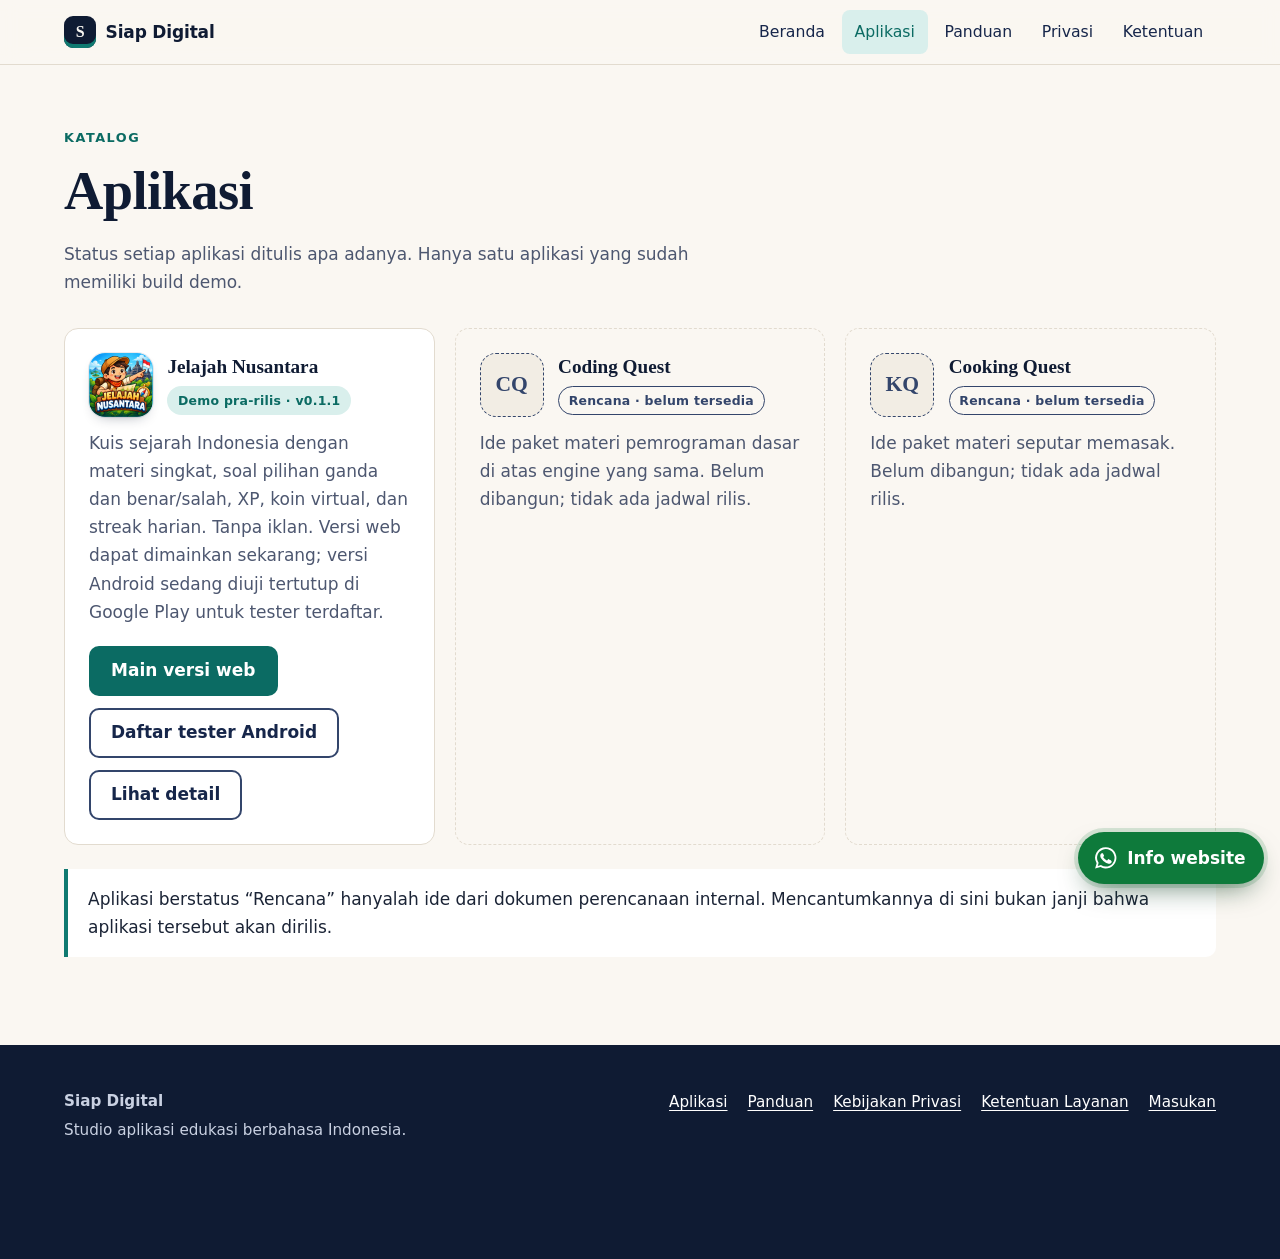
==== commit 20dbc019: "Add Remotion ReelForge tutorial and guide hub Port the illustrated tutorial from sodikinnaa/remotion" ====
--- a/apps/index.html
+++ b/apps/index.html
@@ -20,6 +20,7 @@
       <ul class="nav-links" id="nav-links">
         <li><a href="../">Beranda</a></li>
         <li><a href="./" aria-current="page">Aplikasi</a></li>
+        <li><a href="../panduan/">Panduan</a></li>
         <li><a href="../privacy/">Privasi</a></li>
         <li><a href="../terms/">Ketentuan</a></li>
       </ul>
@@ -90,7 +91,7 @@
       </div>
       <ul class="footer-links">
         <li><a href="./">Aplikasi</a></li>
-        <li><a href="../panduan/transfer-konten-google/">Panduan transfer akun</a></li>
+        <li><a href="../panduan/">Panduan</a></li>
         <li><a href="../privacy/">Kebijakan Privasi</a></li>
         <li><a href="../terms/">Ketentuan Layanan</a></li>
         <li><a href="https://github.com/sodikinnaa/siapdigital.id/issues">Masukan</a></li>
--- a/assets/css/style.css
+++ b/assets/css/style.css
@@ -289,6 +289,57 @@
   box-shadow: 0 24px 40px -28px rgba(15, 27, 51, .6);
 }
 
+/* Panduan: beberapa tangkapan layar per langkah, catatan di dalam langkah */
+.guide-media { display: grid; gap: 1.25rem; min-width: 0; }
+/* Dua tangkapan layar: teks langkah tetap terlihat saat gambar digulir (desktop) */
+@media (min-width: 861px) {
+  .guide-step:has(> .guide-media) > .guide-text { position: sticky; top: 5.5rem; }
+}
+.guide-text .callout { margin: .25rem 0 .75rem; font-size: .97rem; }
+.guide-text .callout p { margin: 0; }
+
+/* Kebutuhan tutorial: lima kolom muat dalam satu baris di desktop */
+.principles.requirements { grid-template-columns: repeat(auto-fit, minmax(min(11.5rem, 100%), 1fr)); }
+
+/* Alur produksi */
+.flow {
+  list-style: none; margin: 0; padding: 0; display: grid; gap: 1rem;
+  grid-template-columns: repeat(auto-fit, minmax(min(13rem, 100%), 1fr));
+}
+.flow li {
+  background: #fff; border: 1px solid var(--line); border-top: 4px solid var(--teal-600);
+  border-radius: var(--radius); padding: 1.25rem;
+}
+.flow-label {
+  display: block; margin-bottom: .35rem; font-size: .78rem; font-weight: 700;
+  letter-spacing: .1em; text-transform: uppercase; color: var(--teal-700);
+}
+.flow h3 { margin: 0 0 .35rem; }
+.flow p { margin: 0; color: var(--muted); }
+
+/* Daftar isi panduan */
+.guide-toc {
+  list-style: none; margin: 0; padding: 0; display: grid; gap: .75rem;
+  grid-template-columns: repeat(auto-fit, minmax(min(16rem, 100%), 1fr));
+}
+.guide-toc a {
+  display: grid; align-content: start; gap: .15rem; height: 100%; padding: .9rem 1.1rem; border-radius: var(--radius);
+  background: #fff; border: 1px solid var(--line); color: var(--navy-900); text-decoration: none;
+}
+.guide-toc a:hover { border-color: var(--teal-600); background: var(--teal-100); color: var(--navy-900); }
+.toc-part { font-size: .78rem; font-weight: 700; letter-spacing: .08em; text-transform: uppercase; color: var(--teal-700); }
+.toc-title { font-weight: 700; line-height: 1.35; }
+.toc-steps { font-size: .9rem; color: var(--muted); }
+.back-link { display: inline-flex; align-items: center; min-height: 44px; margin-top: 1.5rem; font-weight: 600; }
+
+/* Kartu panduan (beranda & katalog panduan) */
+.guide-card { padding: 0; overflow: hidden; gap: 0; }
+.guide-card > img { width: 100%; aspect-ratio: 16 / 9; object-fit: cover; background: var(--paper-2); border-bottom: 1px solid var(--line); }
+.guide-card-body { display: flex; flex-direction: column; gap: .75rem; flex: 1; padding: 1.5rem; }
+/* .card .guide-meta mengalahkan .doc ul / .doc li (panduan/index.html memakai main.doc) */
+.card .guide-meta { display: flex; flex-wrap: wrap; gap: .4rem; list-style: none; margin: 0; padding: 0; }
+.card .guide-meta li { margin: 0; }
+
 /* Iklan */
 .btn-wa { background: #0e7a3b; color: #fff; }
 .btn-wa:hover { background: #0a5c2c; color: #fff; }
@@ -410,7 +461,7 @@
   @page { margin: 2cm; }
   html { scroll-padding-top: 0; }
   body { background: #fff; color: #000; font-size: 11pt; line-height: 1.5; }
-  .skip-link, .site-header, .nav-toggle, .site-footer, .toc, .btn-row, .tester-form, .promo-dialog, #gemini-pro, .wa-float { display: none !important; }
+  .skip-link, .site-header, .nav-toggle, .site-footer, .toc, .btn-row, .tester-form, .promo-dialog, #gemini-pro, .wa-float, .back-link { display: none !important; }
   .doc { padding: 0; }
   .narrow, .container { width: auto; }
   h1, h2, h3, .eyebrow, .meta, .lead, .card p, .facts dt, .facts dd, th, a { color: #000 !important; }
@@ -418,7 +469,7 @@
   .doc h2 { font-size: 15pt; margin-top: 1.5rem; }
   h2, h3 { break-after: avoid; page-break-after: avoid; }
   p, li { orphans: 3; widows: 3; }
-  tr, .callout, .card, .feature-graphic, .guide-step { break-inside: avoid; page-break-inside: avoid; }
+  tr, .callout, .card, .feature-graphic, .guide-step, .guide-shot, .flow li { break-inside: avoid; page-break-inside: avoid; }
   .callout, .callout.warn { background: none; border: 1px solid #000; border-left-width: 4px; border-radius: 0; }
   .placeholder, .badge { background: none !important; color: #000 !important; border: 1px solid #000; }
   table, th { background: none; }
